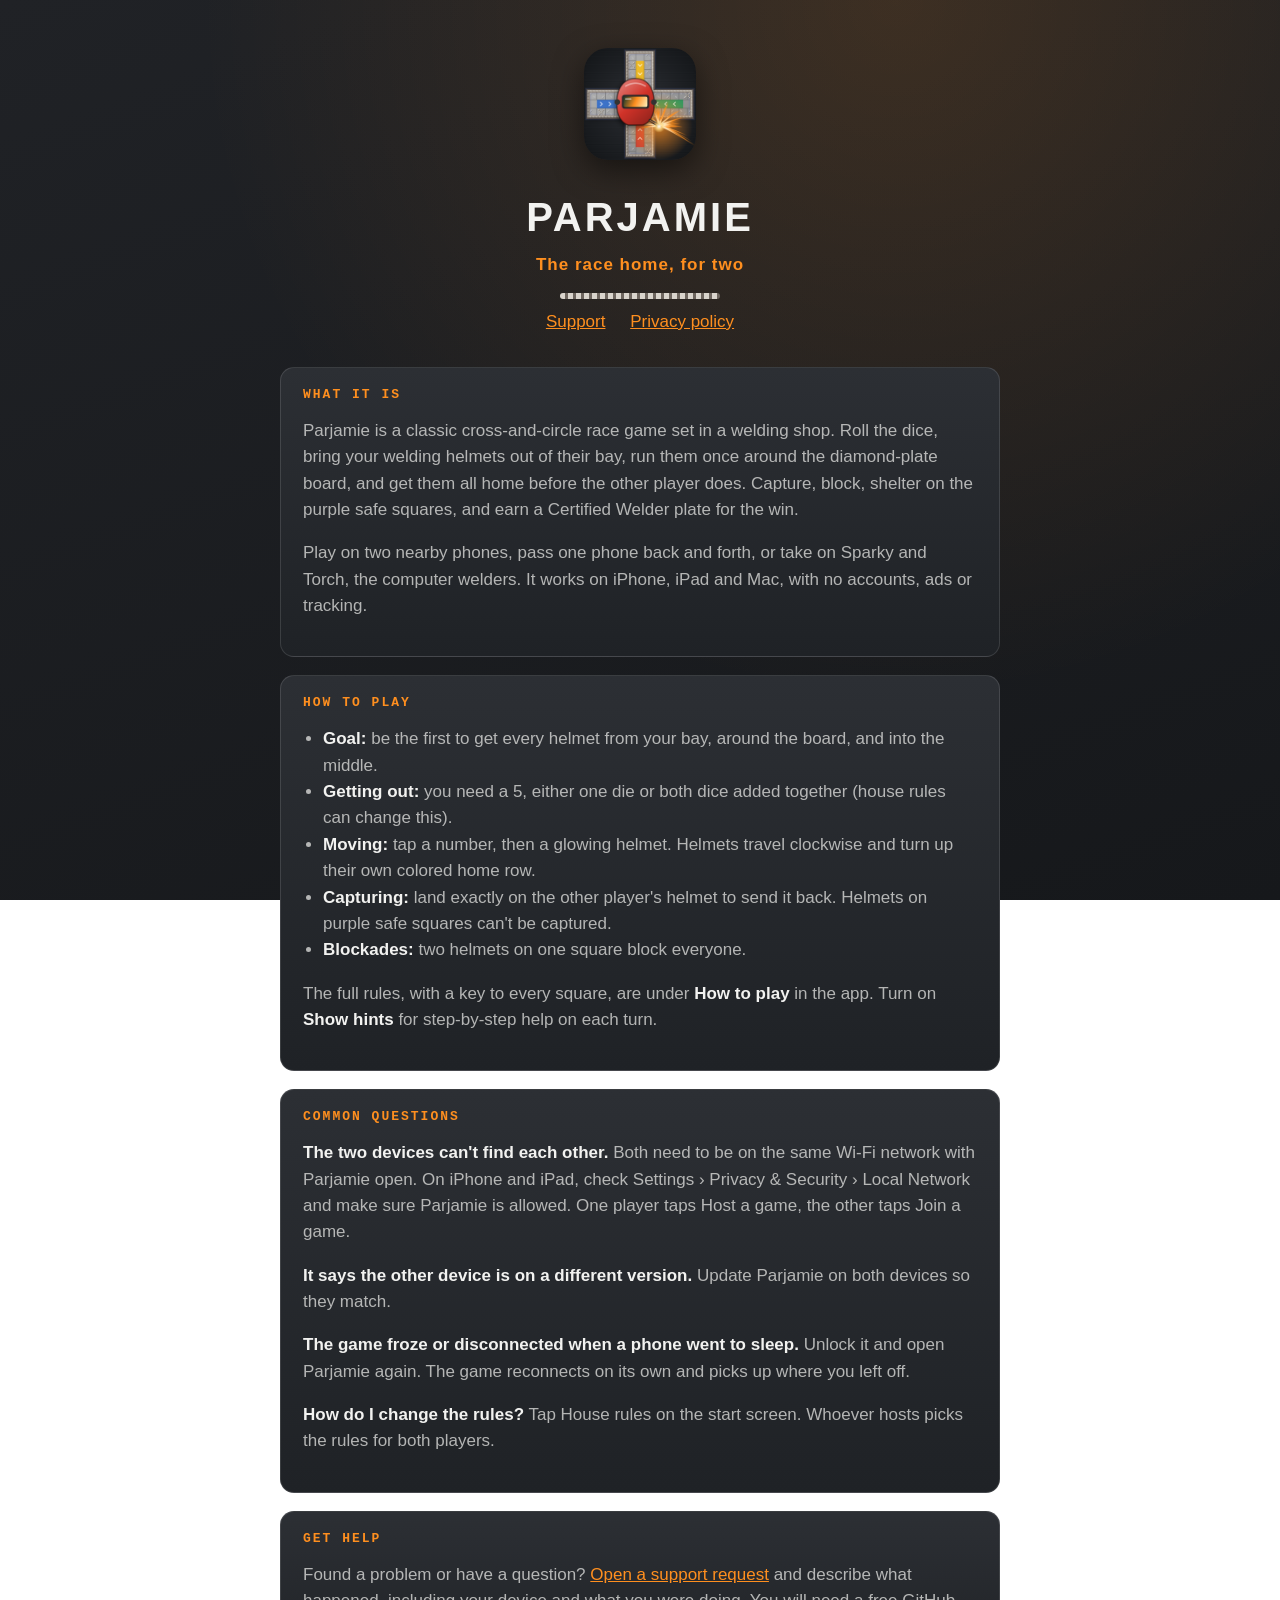
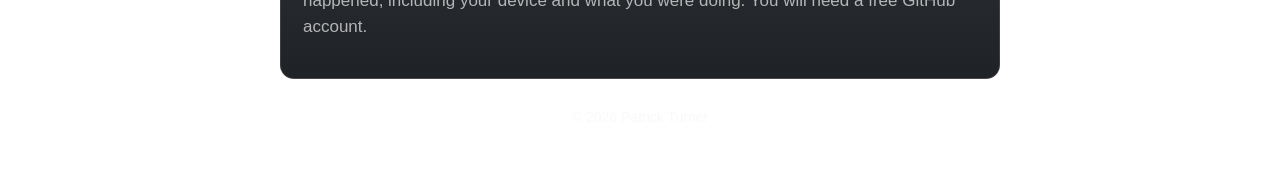
==== docs/index.html @ df713863 "Add a support page and privacy policy for the App Store Static pages in docs/ for GitHub Pages: what" ====
<!doctype html>
<html lang="en">
<head>
<meta charset="utf-8">
<meta name="viewport" content="width=device-width, initial-scale=1">
<title>Parjamie · Support</title>
<meta name="description" content="Parjamie is a welding-themed race home board game for two, on iPhone, iPad and Mac.">
<link rel="stylesheet" href="style.css">
</head>
<body>
<main>
  <header>
    <img src="icon.png" alt="Parjamie app icon: a welding helmet on a steel board">
    <h1>PARJAMIE</h1>
    <p class="tagline">The race home, for two</p>
    <div class="bead"></div>
    <nav><a href="index.html">Support</a> <a href="privacy.html">Privacy policy</a></nav>
  </header>

  <section>
    <h2>What it is</h2>
    <p>Parjamie is a classic cross-and-circle race game set in a welding shop. Roll the dice, bring your welding helmets out of their bay, run them once around the diamond-plate board, and get them all home before the other player does. Capture, block, shelter on the purple safe squares, and earn a Certified Welder plate for the win.</p>
    <p>Play on two nearby phones, pass one phone back and forth, or take on Sparky and Torch, the computer welders. It works on iPhone, iPad and Mac, with no accounts, ads or tracking.</p>
  </section>

  <section>
    <h2>How to play</h2>
    <ul>
      <li><strong>Goal:</strong> be the first to get every helmet from your bay, around the board, and into the middle.</li>
      <li><strong>Getting out:</strong> you need a 5, either one die or both dice added together (house rules can change this).</li>
      <li><strong>Moving:</strong> tap a number, then a glowing helmet. Helmets travel clockwise and turn up their own colored home row.</li>
      <li><strong>Capturing:</strong> land exactly on the other player's helmet to send it back. Helmets on purple safe squares can't be captured.</li>
      <li><strong>Blockades:</strong> two helmets on one square block everyone.</li>
    </ul>
    <p>The full rules, with a key to every square, are under <strong>How to play</strong> in the app. Turn on <strong>Show hints</strong> for step-by-step help on each turn.</p>
  </section>

  <section>
    <h2>Common questions</h2>
    <p><strong>The two devices can't find each other.</strong> Both need to be on the same Wi-Fi network with Parjamie open. On iPhone and iPad, check Settings › Privacy &amp; Security › Local Network and make sure Parjamie is allowed. One player taps Host a game, the other taps Join a game.</p>
    <p><strong>It says the other device is on a different version.</strong> Update Parjamie on both devices so they match.</p>
    <p><strong>The game froze or disconnected when a phone went to sleep.</strong> Unlock it and open Parjamie again. The game reconnects on its own and picks up where you left off.</p>
    <p><strong>How do I change the rules?</strong> Tap House rules on the start screen. Whoever hosts picks the rules for both players.</p>
  </section>

  <section>
    <h2>Get help</h2>
    <p>Found a problem or have a question? <a href="https://github.com/turnepf/Parjamie/issues/new">Open a support request</a> and describe what happened, including your device and what you were doing. You will need a free GitHub account.</p>
  </section>

  <footer>© 2026 Patrick Turner</footer>
</main>
</body>
</html>
---- docs/style.css ----
:root {
  --floor: #16181b;
  --plate: #26292e;
  --edge: rgba(255,255,255,.12);
  --text: #f2f2f0;
  --muted: rgba(242,242,240,.7);
  --arc: #ff8f1f;
}
* { box-sizing: border-box; }
body {
  margin: 0;
  padding: 0 16px;
  background: radial-gradient(circle at 70% 0%, rgba(255,143,31,.14), transparent 55%), linear-gradient(160deg, #202226, var(--floor));
  background-attachment: fixed;
  color: var(--text);
  font: 17px/1.55 ui-rounded, -apple-system, "SF Pro Rounded", "Helvetica Neue", Arial, sans-serif;
  min-height: 100vh;
}
main { max-width: 720px; margin: 0 auto; padding: 48px 0 64px; }
header { text-align: center; margin-bottom: 32px; }
header img { width: 112px; height: 112px; border-radius: 24px; box-shadow: 0 10px 30px rgba(0,0,0,.5); }
h1 { font-size: 40px; letter-spacing: 3px; margin: 18px 0 4px; }
.tagline { color: var(--arc); font-weight: 600; letter-spacing: 1px; margin: 0; }
.bead { height: 6px; width: 160px; margin: 14px auto 0; border-radius: 3px;
  background: repeating-linear-gradient(90deg, #d9d4cc 0 5px, #6d655e 5px 8px); }
section { background: linear-gradient(#2c2f34, #1f2226); border: 1px solid var(--edge); border-radius: 14px; padding: 20px 22px; margin: 18px 0; }
h2 { font: 700 13px/1 ui-monospace, "SF Mono", Menlo, monospace; letter-spacing: 2px; text-transform: uppercase; color: var(--arc); margin: 0 0 12px; }
p, li { color: var(--muted); }
strong { color: var(--text); }
a { color: var(--arc); }
ul { padding-left: 20px; }
footer { text-align: center; color: rgba(242,242,240,.45); font-size: 14px; margin-top: 28px; }
nav { text-align: center; margin-top: 10px; }
nav a { margin: 0 10px; }
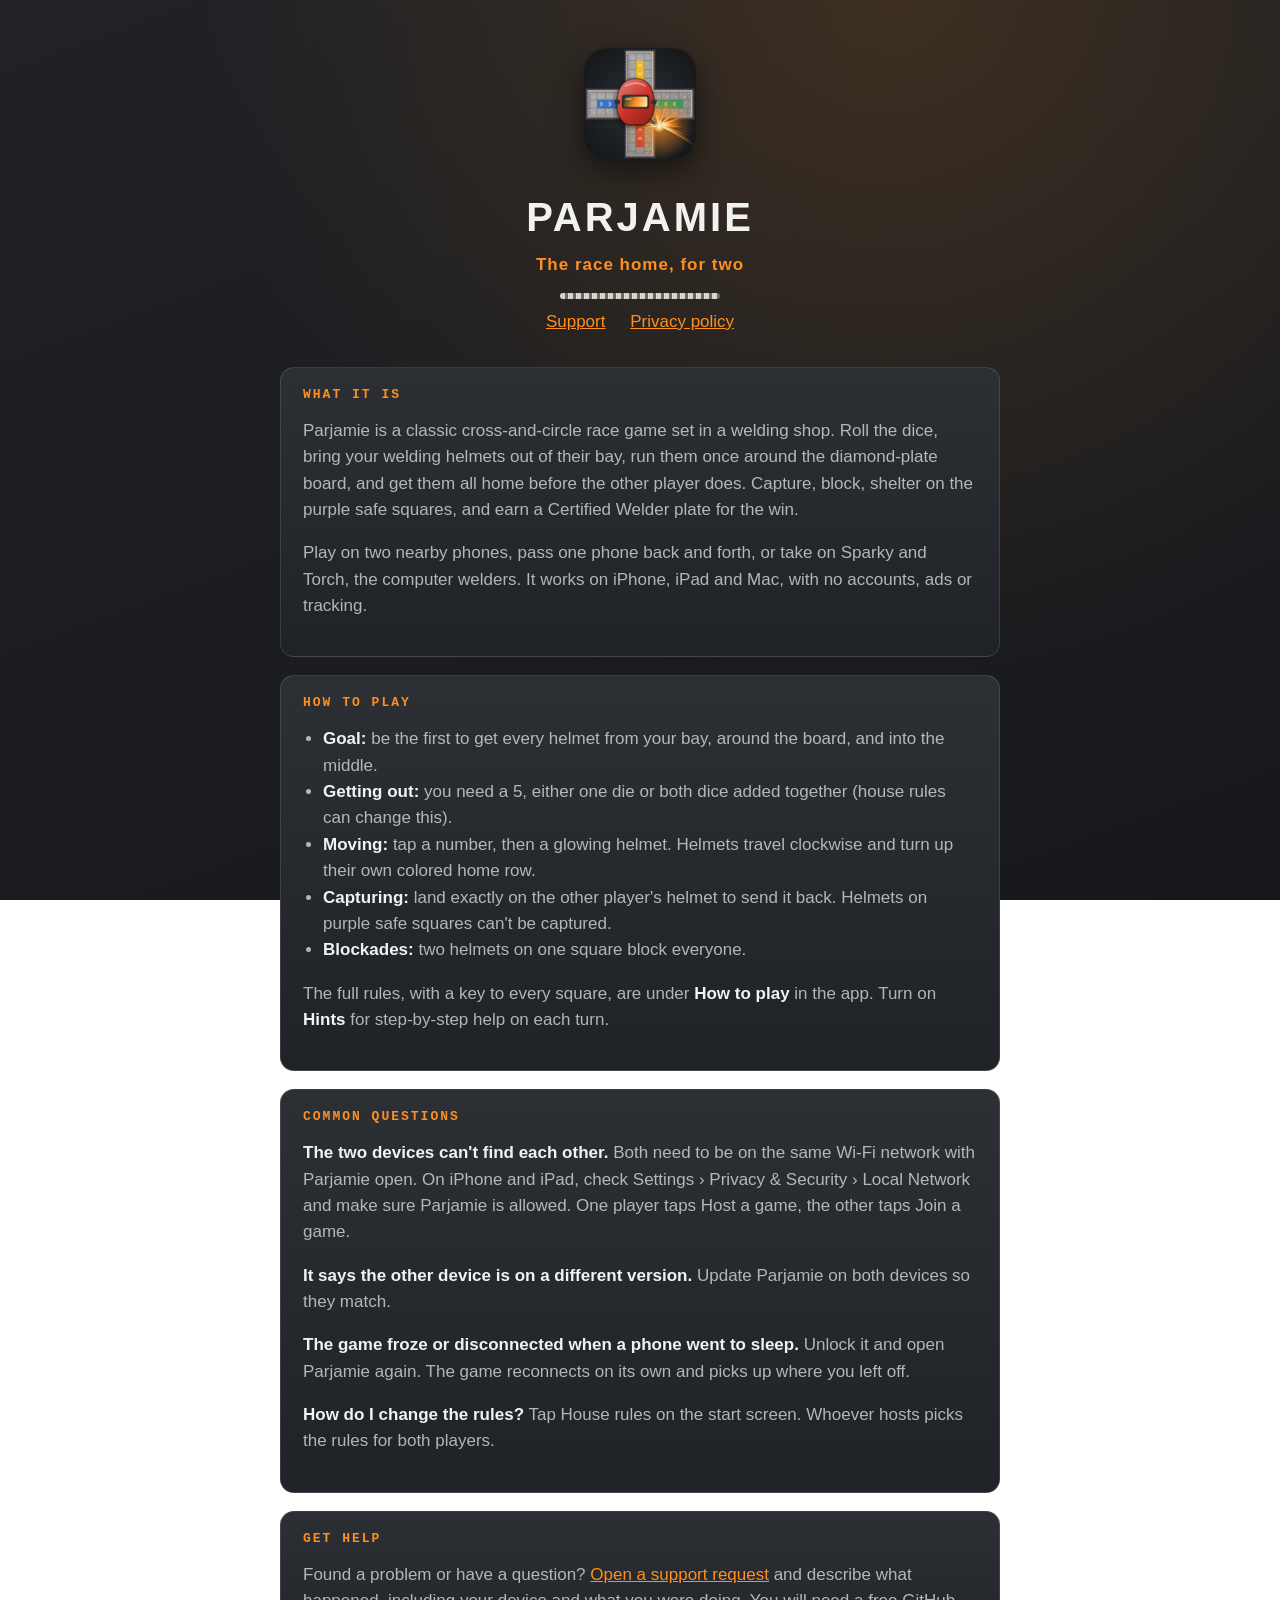
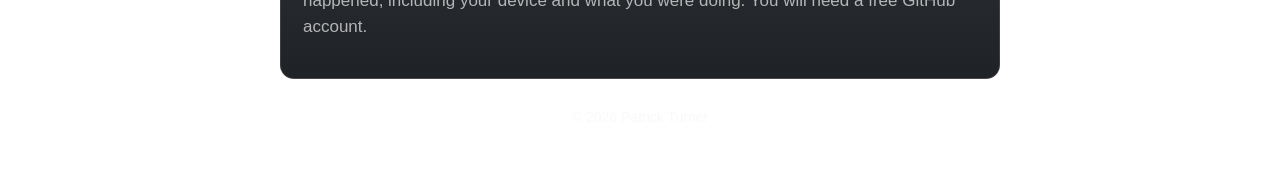
==== commit 1f9fe450: "Proper Scoreboard and How to play buttons, and a home screen that fits without scrolling Pawn choice" ====
--- a/docs/index.html
+++ b/docs/index.html
@@ -32,7 +32,7 @@
       <li><strong>Capturing:</strong> land exactly on the other player's helmet to send it back. Helmets on purple safe squares can't be captured.</li>
       <li><strong>Blockades:</strong> two helmets on one square block everyone.</li>
     </ul>
-    <p>The full rules, with a key to every square, are under <strong>How to play</strong> in the app. Turn on <strong>Show hints</strong> for step-by-step help on each turn.</p>
+    <p>The full rules, with a key to every square, are under <strong>How to play</strong> in the app. Turn on <strong>Hints</strong> for step-by-step help on each turn.</p>
   </section>
 
   <section>
